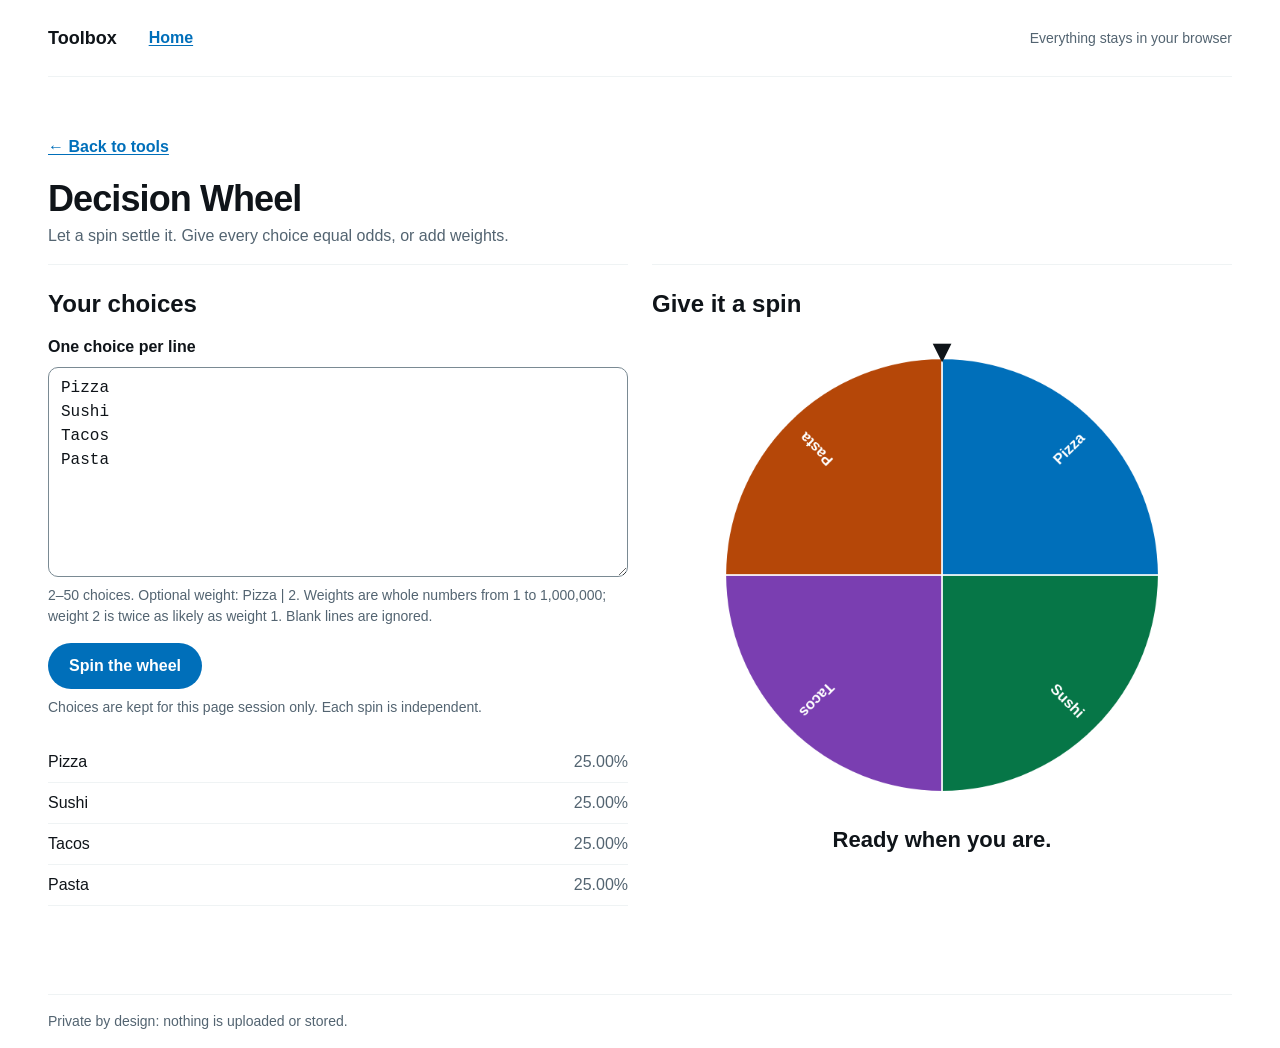
==== tools/decision-wheel/index.html @ 62d388ec "Add interactive browser tools and enable Cloudflare observability" ====
<!doctype html>
<html lang="en">
  <head>
    <meta charset="utf-8">
    <meta name="viewport" content="width=device-width, initial-scale=1">
    <meta name="theme-color" content="#FFFFFF">
    <title>Decision Wheel — Toolbox</title>
    <link rel="stylesheet" href="../../assets/css/tokens.css">
    <link rel="stylesheet" href="../../assets/css/base.css">
    <link rel="stylesheet" href="../../assets/css/components.css">
    <script type="module" src="../../assets/js/decision-wheel.js"></script>
  </head>
  <body>
    <header class="site-header">
      <a class="site-name" href="../../">Toolbox</a>
      <nav class="site-nav" aria-label="Main navigation"><a class="home-link" href="../../">Home</a></nav>
      <p class="header-note">Everything stays in your browser</p>
    </header>
    <main class="page-content tool-page">
      <div class="tool-toolbar"><div class="tool-heading">
        <a class="back-link" href="../../">← Back to tools</a>
        <h1>Decision Wheel</h1><p>Let a spin settle it. Give every choice equal odds, or add weights.</p>
      </div></div>
      <noscript><p class="tool-warning">Turn on JavaScript to use this tool.</p></noscript>
      <div class="tool-error" id="tool-error" role="alert" hidden></div>
      <div class="report-grid">
        <section class="tool-section" aria-labelledby="choices-heading">
          <div class="section-heading"><h2 id="choices-heading">Your choices</h2></div>
          <div class="field-control">
            <label for="choices">One choice per line</label>
            <textarea id="choices" rows="8" maxlength="6000" aria-describedby="choices-hint" spellcheck="false">Pizza
Sushi
Tacos
Pasta</textarea>
            <span class="field-hint" id="choices-hint">2–50 choices. Optional weight: Pizza | 2. Weights are whole numbers from 1 to 1,000,000; weight 2 is twice as likely as weight 1. Blank lines are ignored.</span>
          </div>
          <div class="download-actions"><button class="pill-link pill-link--primary" id="spin-button" type="button">Spin the wheel</button></div>
          <p class="field-hint">Choices are kept for this page session only. Each spin is independent.</p>
          <ul class="choice-odds" id="choice-odds" aria-label="Choices and probabilities"></ul>
        </section>
        <section class="tool-section" aria-labelledby="wheel-heading">
          <div class="section-heading"><h2 id="wheel-heading">Give it a spin</h2></div>
          <div class="wheel-frame">
            <span class="wheel-pointer" aria-hidden="true">▼</span>
            <canvas id="wheel" width="600" height="600" role="img" aria-label="Weighted decision wheel. Choices and odds are listed alongside it."></canvas>
          </div>
          <p class="wheel-result" id="wheel-result" role="status" aria-live="polite">Ready when you are.</p>
        </section>
      </div>
    </main>
    <footer class="site-footer"><p>Private by design: nothing is uploaded or stored.</p></footer>
  </body>
</html>
---- assets/css/tokens.css ----
:root {
  color-scheme: light;

  --canvas: #FFFFFF;
  --surface: #F7F9F9;
  --text: #0F1419;
  --text-secondary: #536471;
  --divider: #EFF3F4;
  --border: #7A8A93;
  --accent: #1D9BF0;
  --accent-contrast: #006FBA;
  --success: #067647;
  --danger: #B42318;
  --warning: #B54708;
}
---- assets/css/base.css ----
*,
*::before,
*::after {
  box-sizing: border-box;
}

:root {
  --space-1: 0.25rem;
  --space-2: 0.5rem;
  --space-3: 0.75rem;
  --space-4: 1rem;
  --space-6: 1.5rem;
  --space-8: 2rem;
}

html {
  background: var(--canvas);
  color: var(--text);
  font-family: -apple-system, BlinkMacSystemFont, "Segoe UI", sans-serif;
  font-size: 16px;
  line-height: 1.5;
  text-size-adjust: 100%;
  -webkit-text-size-adjust: 100%;
}

body {
  display: flex;
  flex-direction: column;
  min-width: 0;
  min-height: 100vh;
  margin: 0;
}

a {
  color: var(--accent-contrast);
  text-underline-offset: 0.15em;
}

a:hover {
  text-decoration-thickness: 2px;
}

a:focus-visible,
button:focus-visible,
input:focus-visible,
select:focus-visible,
textarea:focus-visible {
  outline: 3px solid var(--accent-contrast);
  outline-offset: 3px;
}

.site-header,
.page-content,
.site-footer {
  width: min(100% - 2rem, 74rem);
  margin-inline: auto;
}

.site-header {
  padding-block: var(--space-4);
  border-bottom: 1px solid var(--divider);
}

.site-name {
  display: inline-flex;
  min-height: 44px;
  align-items: center;
  color: var(--text);
  font-size: 1.125rem;
  font-weight: 700;
  text-decoration: none;
}

.page-content {
  flex: 1;
  padding-block: clamp(2rem, 6vw, 4rem);
}

h1,
h2,
p {
  margin-block: 0 var(--space-4);
}

h1 {
  font-size: 2rem;
  line-height: 1.2;
}

h2 {
  font-size: 1.25rem;
  line-height: 1.3;
}

.site-footer {
  padding-block: var(--space-4);
  border-top: 1px solid var(--divider);
  color: var(--text-secondary);
  font-size: 0.875rem;
}

.site-footer p {
  margin: 0;
}

@media (prefers-reduced-motion: reduce) {
  *,
  *::before,
  *::after {
    scroll-behavior: auto !important;
    animation-duration: 0.01ms !important;
    animation-iteration-count: 1 !important;
    transition-duration: 0.01ms !important;
  }
}
---- assets/css/components.css ----
.site-header {
  display: flex;
  flex-wrap: wrap;
  align-items: center;
  gap: var(--space-2) var(--space-6);
}

.site-nav {
  display: flex;
  align-items: center;
}

.home-link {
  display: inline-flex;
  min-height: 44px;
  align-items: center;
  padding-inline: var(--space-2);
  font-weight: 600;
}

.home-link[aria-current="page"] {
  text-decoration-thickness: 2px;
  text-underline-offset: 0.3em;
}

.header-note {
  margin: 0 0 0 auto;
  color: var(--text-secondary);
  font-size: 0.875rem;
}

.hero {
  max-width: 54rem;
  padding-block: clamp(0.5rem, 2vw, 1.5rem) clamp(2rem, 5vw, 3rem);
}

.eyebrow {
  margin-bottom: var(--space-2);
  color: var(--text-secondary);
  font-size: 0.875rem;
  font-weight: 600;
  letter-spacing: 0.025em;
}

.hero h1 {
  max-width: 16ch;
  margin-bottom: var(--space-3);
  font-size: clamp(2.125rem, 5vw, 3.5rem);
  letter-spacing: -0.035em;
  line-height: 1.08;
  overflow-wrap: anywhere;
}

.hero-purpose {
  max-width: 42rem;
  margin-bottom: var(--space-6);
  color: var(--text-secondary);
  font-size: clamp(1.0625rem, 2vw, 1.25rem);
}

.pill-link {
  display: inline-flex;
  min-height: 44px;
  max-width: 100%;
  align-items: center;
  justify-content: center;
  padding: 0.625rem 1.25rem;
  border: 1px solid transparent;
  border-radius: 999px;
  font-weight: 700;
  line-height: 1.25;
  overflow-wrap: anywhere;
  text-align: center;
  text-decoration: none;
  transition: background-color 150ms ease, color 150ms ease;
}

.pill-link--primary {
  background: var(--accent-contrast);
  color: #FFFFFF;
}

.pill-link--primary:hover {
  background: #005A99;
  color: #FFFFFF;
  text-decoration: none;
}

.pill-link--secondary {
  border-color: var(--accent-contrast);
  border-width: 2px;
  background: var(--canvas);
  color: var(--accent-contrast);
}

.pill-link--secondary:hover {
  background: var(--surface);
  text-decoration: none;
}

.registry-section {
  border-top: 1px solid var(--divider);
  padding-top: var(--space-6);
}

.section-heading {
  display: flex;
  flex-wrap: wrap;
  align-items: baseline;
  justify-content: space-between;
  gap: var(--space-2) var(--space-4);
  margin-bottom: var(--space-4);
}

.section-heading h2 {
  margin: 0;
  font-size: 1.5rem;
  line-height: 1.25;
}

.section-heading p {
  margin: 0;
  color: var(--text-secondary);
  font-size: 0.9375rem;
}

.tool-grid {
  display: grid;
  grid-template-columns: minmax(0, 1fr);
  gap: var(--space-4);
  margin: 0;
  padding: 0;
  list-style: none;
}

.tool-grid > li {
  min-width: 0;
}

.tool-card {
  display: flex;
  min-width: 0;
  min-height: 100%;
  flex-direction: column;
  align-items: flex-start;
  padding: clamp(1rem, 2.5vw, 1.5rem);
  border: 1px solid var(--divider);
  border-radius: 0.75rem;
  background: var(--surface);
}

.tool-card h3 {
  margin: 0 0 var(--space-2);
  font-size: 1.25rem;
  line-height: 1.3;
  overflow-wrap: anywhere;
}

.tool-card p {
  margin: 0 0 var(--space-4);
  color: var(--text-secondary);
  overflow-wrap: anywhere;
}

.tool-card .pill-link {
  margin-top: auto;
}

.tool-card--placeholder {
  border-style: dashed;
  color: var(--text-secondary);
}

.tool-card--placeholder h3 {
  color: var(--text-secondary);
}

.tool-card--placeholder p {
  margin-bottom: 0;
}

.script-note {
  margin-top: var(--space-4);
  color: var(--text-secondary);
}

.stub-state {
  max-width: 48rem;
  padding-block: var(--space-4);
  border-top: 1px solid var(--divider);
}

.stub-state h2 {
  margin: 0 0 var(--space-2);
}

.stub-state p {
  margin: 0;
  color: var(--text-secondary);
}

/* Tool pages */
.tool-page [hidden] {
  display: none !important;
}

.tool-page {
  width: min(100% - 2rem, 74rem);
  padding-block: clamp(1.5rem, 4vw, 3rem);
}

.tool-toolbar {
  display: flex;
  flex-wrap: wrap;
  align-items: flex-end;
  justify-content: space-between;
  gap: var(--space-4);
  margin-bottom: var(--space-4);
}

.tool-heading {
  min-width: 0;
}

.tool-heading h1 {
  margin: 0 0 var(--space-1);
  font-size: clamp(1.75rem, 4vw, 2.25rem);
  letter-spacing: -0.025em;
  overflow-wrap: anywhere;
}

.tool-heading p {
  margin: 0;
  color: var(--text-secondary);
}

.back-link {
  display: inline-flex;
  min-height: 44px;
  align-items: center;
  margin-bottom: var(--space-2);
  font-weight: 600;
}

.stitch-button,
.download-actions .pill-link {
  min-height: 44px;
  border: 1px solid transparent;
  cursor: pointer;
  font: inherit;
  font-weight: 700;
}

.run-action {
  display: grid;
  justify-items: end;
  gap: var(--space-1);
}

.run-explanation {
  max-width: 34ch;
  margin: 0;
  color: var(--text-secondary);
  font-size: 0.8125rem;
  text-align: right;
  overflow-wrap: anywhere;
}

.run-explanation--error {
  color: #912018;
}

.stitch-button:disabled,
.download-actions .pill-link:disabled,
.remove-file:disabled {
  cursor: not-allowed;
  opacity: 0.55;
}

.tool-status,
.tool-error,
.tool-warning {
  margin-block: var(--space-3);
  padding: 0.75rem 1rem;
  border-radius: 0.625rem;
  overflow-wrap: anywhere;
  white-space: pre-line;
}

.tool-status:empty {
  display: none;
}

.tool-status:not(:empty) {
  border: 1px solid var(--border);
  background: var(--surface);
}

.tool-status[data-state="loading"] {
  border-color: var(--accent-contrast);
  background: #EAF5FC;
  color: #004E83;
}

.tool-status[data-state="success"] {
  border-color: var(--success);
  background: #ECFDF3;
  color: #05603A;
}

.tool-status[data-state="warning"] {
  border-color: var(--warning);
  background: #FFFAEB;
  color: #7A2E0E;
}

.tool-status[data-state="error"] {
  border-color: var(--danger);
  background: #FEF3F2;
  color: #912018;
}

.tool-error {
  border: 1px solid #D92D20;
  background: #FEF3F2;
  color: #912018;
}

.tool-warning,
.report-warning {
  border: 1px solid #F2CC8F;
  background: #FFFAEB;
  color: #7A2E0E;
}

.tool-section {
  min-width: 0;
  padding-block: var(--space-6);
  border-top: 1px solid var(--divider);
}

.tool-section .section-heading {
  align-items: baseline;
  margin-bottom: var(--space-4);
}

.tool-section .section-heading h2 {
  margin: 0;
}

.tool-section .section-heading p {
  color: var(--text-secondary);
}

.dropzone {
  position: relative;
  display: flex;
  min-height: 9rem;
  flex-direction: column;
  align-items: center;
  justify-content: center;
  gap: var(--space-2);
  padding: var(--space-6);
  border: 2px dashed var(--border);
  border-radius: 0.75rem;
  background: var(--surface);
  cursor: pointer;
  text-align: center;
}

.dropzone:focus-within,
.dropzone--active {
  border-color: var(--accent-contrast);
  outline: 3px solid var(--accent-contrast);
  outline-offset: 3px;
}

.dropzone-title {
  font-size: 1.125rem;
  font-weight: 700;
}

.dropzone-detail {
  max-width: 58ch;
  color: var(--text-secondary);
  overflow-wrap: anywhere;
}

.visually-hidden {
  position: absolute;
  width: 1px;
  height: 1px;
  padding: 0;
  margin: -1px;
  overflow: hidden;
  clip: rect(0, 0, 0, 0);
  white-space: nowrap;
  border: 0;
}

.field-hint,
.exif-note {
  display: block;
  margin: var(--space-2) 0 0;
  color: var(--text-secondary);
  font-size: 0.875rem;
  overflow-wrap: anywhere;
}

.file-list-heading {
  display: flex;
  flex-wrap: wrap;
  align-items: baseline;
  justify-content: space-between;
  gap: var(--space-2) var(--space-4);
  margin-top: var(--space-6);
}

.file-list-heading h3,
.file-list-heading p {
  margin: 0;
}

.file-list-heading h3,
.report-grid h3 {
  font-size: 1rem;
}

.file-list-heading p {
  color: var(--text-secondary);
  font-size: 0.875rem;
}

.file-list {
  margin: 0;
  padding: 0;
  border-top: 1px solid var(--divider);
  list-style: none;
}

.file-row {
  display: flex;
  min-width: 0;
  align-items: center;
  justify-content: space-between;
  gap: var(--space-3);
  padding-block: var(--space-3);
  border-bottom: 1px solid var(--divider);
}

.file-row-info {
  display: grid;
  min-width: 0;
  gap: var(--space-1);
}

.file-name,
.file-details {
  overflow-wrap: anywhere;
  word-break: break-word;
}

.file-details {
  color: var(--text-secondary);
  font-size: 0.875rem;
}

.file-row--error .file-details {
  color: #912018;
}

.remove-file {
  flex: 0 0 auto;
  min-width: 5rem;
  min-height: 44px;
  padding: 0.5rem 0.75rem;
  border: 1px solid var(--border);
  border-radius: 999px;
  background: var(--canvas);
  color: var(--text);
  cursor: pointer;
  font: inherit;
  font-size: 0.875rem;
  font-weight: 600;
}

.remove-file:hover:not(:disabled) {
  background: var(--surface);
}

.file-list-empty {
  padding-block: var(--space-4);
  color: var(--text-secondary);
}

.options-grid {
  display: grid;
  min-width: 0;
  grid-template-columns: minmax(0, 1fr);
  gap: var(--space-4);
}

.axis-control {
  min-width: 0;
  margin: 0;
  padding: 0;
  border: 0;
}

.axis-control legend,
.field-control > label {
  margin-bottom: var(--space-2);
  font-weight: 700;
}

.segmented-control {
  display: flex;
  flex-wrap: wrap;
  gap: var(--space-2);
}

.segmented-control label {
  display: inline-flex;
  min-height: 44px;
  align-items: center;
  gap: var(--space-2);
  padding: 0.5rem 0.875rem;
  border: 1px solid var(--border);
  border-radius: 999px;
  cursor: pointer;
  font-weight: 600;
}

.segmented-control label:has(input:checked) {
  border-color: var(--accent-contrast);
  background: #EAF5FC;
  color: #004E83;
}

.segmented-control input,
.checkbox-control input {
  width: 1rem;
  height: 1rem;
  margin: 0;
  accent-color: var(--accent-contrast);
}

.field-control {
  display: flex;
  min-width: 0;
  flex-direction: column;
  align-items: flex-start;
}

.field-control input[type="number"] {
  width: min(100%, 9rem);
  min-height: 44px;
  padding: 0.5rem 0.75rem;
  border: 1px solid var(--border);
  border-radius: 0.625rem;
  background: var(--canvas);
  color: var(--text);
  font: inherit;
}

.field-control input[aria-invalid="true"] {
  border-color: #B42318;
}

.field-error {
  margin-top: var(--space-1);
  color: #912018;
  font-size: 0.875rem;
}

.checkbox-controls {
  display: grid;
  gap: var(--space-1);
  align-content: start;
}

.checkbox-control {
  display: flex;
  min-height: 44px;
  align-items: center;
  gap: var(--space-2);
  cursor: pointer;
}

.exif-note {
  margin: 0 0 var(--space-6);
}

.report-grid {
  display: grid;
  min-width: 0;
  grid-template-columns: minmax(0, 1fr);
  gap: var(--space-6);
}

.report-grid > * {
  min-width: 0;
}

.ordered-files,
.seam-costs {
  padding-left: 1.5rem;
  overflow-wrap: anywhere;
}

.ordered-files li,
.seam-costs li {
  padding-block: var(--space-1);
}

.cost-summary {
  display: grid;
  grid-template-columns: minmax(10rem, auto) minmax(0, 1fr);
  gap: var(--space-2) var(--space-4);
  margin-block: var(--space-4);
  overflow-wrap: anywhere;
}

.cost-summary dt {
  color: var(--text-secondary);
}

.cost-summary dd {
  margin: 0;
  font-variant-numeric: tabular-nums;
  font-weight: 600;
  overflow-wrap: anywhere;
}

.report-notes p {
  margin-block: 0 var(--space-2);
  padding: 0.625rem 0.75rem;
  border-radius: 0.5rem;
  overflow-wrap: anywhere;
}

.matrix-scroll {
  max-width: 100%;
  max-height: 26rem;
  overflow: auto;
  border: 1px solid var(--border);
  border-radius: 0.625rem;
  background: var(--canvas);
}

.matrix-scroll:focus-visible {
  outline: 3px solid var(--accent-contrast);
  outline-offset: 3px;
}

.cost-matrix {
  width: max-content;
  min-width: 100%;
  border-collapse: separate;
  border-spacing: 0;
  font-size: 0.8125rem;
  font-variant-numeric: tabular-nums;
}

.cost-matrix caption {
  padding: var(--space-3);
  color: var(--text-secondary);
  text-align: left;
}

.cost-matrix th,
.cost-matrix td {
  min-width: 5rem;
  padding: 0.625rem;
  border-top: 1px solid var(--divider);
  border-right: 1px solid var(--divider);
  text-align: right;
  white-space: nowrap;
}

.cost-matrix th {
  max-width: 12rem;
  background: var(--surface);
  font-weight: 700;
  overflow: hidden;
  text-overflow: ellipsis;
}

.cost-matrix th:first-child {
  position: sticky;
  left: 0;
  z-index: 1;
  text-align: left;
}

.cost-matrix thead th {
  position: sticky;
  top: 0;
  z-index: 2;
}

.cost-matrix thead th:first-child {
  z-index: 3;
}

.preview-frame {
  display: flex;
  min-height: 5rem;
  align-items: center;
  justify-content: center;
  padding: var(--space-3);
  border: 1px solid var(--divider);
  background: var(--surface);
  overflow: hidden;
}

.preview-frame canvas {
  display: block;
  max-width: 100%;
  max-height: min(70vh, 35rem);
  width: auto;
  height: auto;
  object-fit: contain;
}

.preview-frame img {
  display: block;
  max-width: 100%;
  max-height: min(70vh, 35rem);
  object-fit: contain;
}

.compact-grid {
  display: grid;
  grid-template-columns: repeat(auto-fit, minmax(min(100%, 12rem), 1fr));
  gap: var(--space-4);
}

.tool-page button.pill-link {
  cursor: pointer;
  font: inherit;
  font-weight: 700;
}

.tool-page button:disabled {
  cursor: not-allowed;
  opacity: 0.55;
}

.field-control input[type="text"],
.field-control input[type="date"],
.field-control input[type="time"] {
  width: 100%;
  min-width: 0;
  min-height: 44px;
  padding: 0.5rem 0.75rem;
  border: 1px solid var(--border);
  border-radius: 0.625rem;
  background: var(--canvas);
  color: var(--text);
  font: inherit;
}

.choice-odds {
  margin-top: var(--space-6);
  padding: 0;
  list-style: none;
}

.choice-odds li {
  display: flex;
  justify-content: space-between;
  gap: var(--space-4);
  padding-block: var(--space-2);
  border-bottom: 1px solid var(--divider);
}

.choice-odds li span:first-child {
  min-width: 0;
  overflow-wrap: anywhere;
}

.choice-odds li span:last-child {
  flex-shrink: 0;
  color: var(--text-secondary);
  font-variant-numeric: tabular-nums;
}

.wheel-frame {
  position: relative;
  width: min(100%, 28rem);
  margin-inline: auto;
  padding-top: 1rem;
  overflow: hidden;
}

.wheel-pointer {
  position: absolute;
  top: 0;
  left: 50%;
  z-index: 1;
  transform: translateX(-50%);
  font-size: 2rem;
  line-height: 1;
}

.wheel-frame canvas {
  display: block;
  width: 100%;
  height: auto;
}

.wheel-result {
  margin-top: var(--space-6);
  font-size: 1.375rem;
  font-weight: 700;
  text-align: center;
  overflow-wrap: anywhere;
}

.table-scroll {
  max-width: 100%;
  overflow: auto;
  border: 1px solid var(--divider);
  border-radius: 0.625rem;
}

.table-scroll:focus-visible {
  outline: 3px solid var(--accent-contrast);
  outline-offset: 3px;
}

.data-table {
  width: 100%;
  border-collapse: collapse;
  font-variant-numeric: tabular-nums;
  text-align: left;
}

.data-table caption {
  padding: var(--space-3);
  color: var(--text-secondary);
  text-align: left;
}

.data-table th,
.data-table td {
  padding: 0.75rem 1rem;
  border-bottom: 1px solid var(--divider);
}

.data-table thead {
  background: var(--surface);
}

.outcome-chart {
  display: grid;
  gap: var(--space-3);
  margin-bottom: var(--space-6);
}

.outcome-row {
  display: grid;
  grid-template-columns: minmax(5.5rem, 7rem) minmax(0, 1fr) 4.5rem;
  align-items: center;
  gap: var(--space-2);
  font-size: 0.875rem;
  font-variant-numeric: tabular-nums;
}

.outcome-track {
  height: 1rem;
  border-radius: 999px;
  background: var(--surface);
  overflow: hidden;
}

.outcome-fill {
  height: 100%;
  background: var(--accent-contrast);
}

#simulation-progress {
  width: 100%;
  accent-color: var(--accent-contrast);
}

.inline-form {
  display: flex;
  flex-wrap: wrap;
  align-items: flex-start;
  gap: var(--space-4);
}

.inline-form .field-control {
  flex: 1 1 20rem;
}

.inline-form button {
  margin-top: 2rem;
}

.participant-list {
  display: grid;
  grid-template-columns: repeat(auto-fit, minmax(min(100%, 28rem), 1fr));
  gap: var(--space-4);
  margin-top: var(--space-6);
}

.participant-card {
  min-width: 0;
  margin: 0;
  padding: var(--space-4);
  border: 1px solid var(--divider);
  border-radius: 0.75rem;
}

.participant-card legend {
  padding-inline: var(--space-2);
  font-weight: 700;
  overflow-wrap: anywhere;
}

.participant-card .remove-file {
  margin-top: var(--space-3);
}

.planner-scroll {
  max-height: 38rem;
}

.planner-table {
  min-width: 36rem;
}

.planner-table thead th {
  position: sticky;
  top: 0;
  z-index: 1;
  background: var(--surface);
}

.planner-table td {
  min-width: 14rem;
}

.planner-table td:last-child {
  min-width: 7rem;
}

.slot-button {
  min-height: 44px;
  padding: 0.5rem;
  border: 1px solid var(--border);
  border-radius: 0.5rem;
  background: var(--canvas);
  color: var(--accent-contrast);
  cursor: pointer;
  font: inherit;
  font-weight: 700;
}

.slot-availability {
  display: block;
  margin-top: var(--space-1);
  color: var(--text-secondary);
  font-size: 0.8125rem;
}

.slot-availability--working {
  color: var(--success);
}

.slot-overlap {
  background: #ECFDF3;
}

.slot-selected {
  background: #EAF5FC;
}

.field-control select,
.field-control textarea {
  width: 100%;
  min-height: 44px;
  padding: 0.5rem 0.75rem;
  border: 1px solid var(--border);
  border-radius: 0.625rem;
  background: var(--canvas);
  color: var(--text);
  font: inherit;
}

.field-control textarea {
  resize: vertical;
  overflow-wrap: anywhere;
  font-family: monospace;
}

.download-actions {
  display: flex;
  flex-wrap: wrap;
  gap: var(--space-3);
  margin-top: var(--space-4);
}

.download-actions .pill-link {
  justify-content: center;
  padding: 0.625rem 1.25rem;
  border-radius: 999px;
  font-size: 1rem;
  line-height: 1.25;
}

.download-actions .pill-link--secondary {
  border-color: var(--accent-contrast);
  border-width: 2px;
  background: var(--canvas);
  color: var(--accent-contrast);
}

.download-actions .pill-link--secondary:hover:not(:disabled) {
  background: var(--surface);
}

.pill-link--primary:active:not(:disabled),
.stitch-button:active:not(:disabled) {
  background: #005A99;
}

.pill-link--secondary:active:not(:disabled),
.download-actions .pill-link--secondary:active:not(:disabled),
.remove-file:active:not(:disabled) {
  background: var(--surface);
}

@media (min-width: 43.75rem) {
  .tool-grid {
    grid-template-columns: repeat(2, minmax(0, 1fr));
    gap: var(--space-6);
  }

  .options-grid {
    grid-template-columns: minmax(0, 1.2fr) minmax(8rem, 0.6fr) minmax(15rem, 1fr);
    align-items: start;
  }

  .report-grid {
    grid-template-columns: minmax(0, 1fr) minmax(0, 1fr);
  }
}

@media (min-width: 68.75rem) {
  .site-header,
  .page-content,
  .site-footer {
    width: min(100% - 3rem, 74rem);
  }

  .tool-grid {
    gap: var(--space-8);
  }
}

@media (prefers-reduced-motion: reduce) {
  .pill-link {
    transition: none;
  }
}
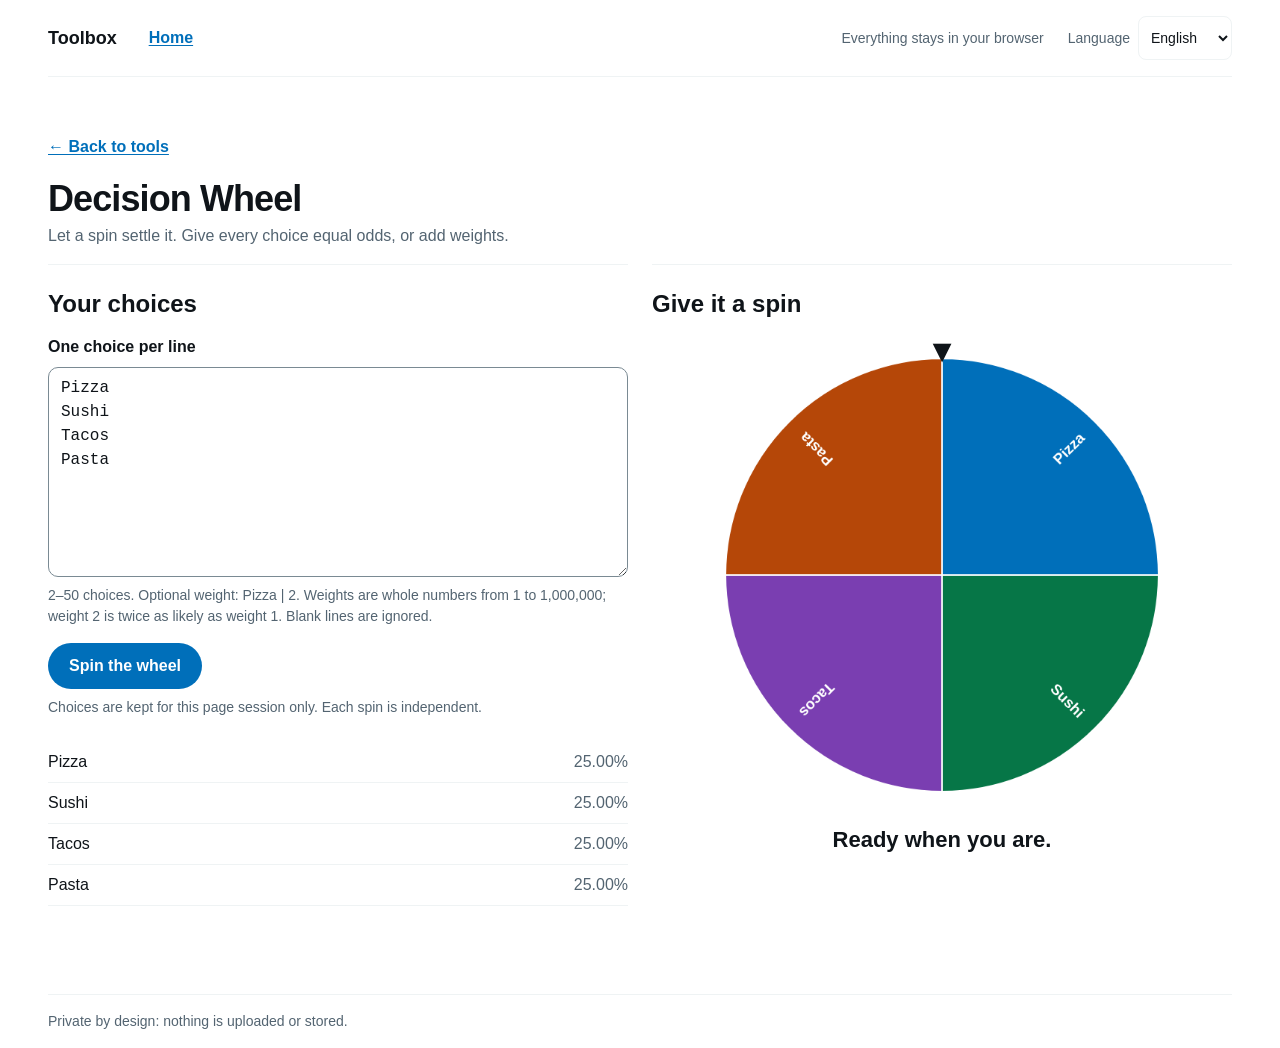
==== commit f4f5dfb0: "Add internationalization for six languages" ====
--- a/tools/decision-wheel/index.html
+++ b/tools/decision-wheel/index.html
@@ -4,50 +4,51 @@
     <meta charset="utf-8">
     <meta name="viewport" content="width=device-width, initial-scale=1">
     <meta name="theme-color" content="#FFFFFF">
-    <title>Decision Wheel — Toolbox</title>
+    <title data-i18n="Decision Wheel — Toolbox">Decision Wheel — Toolbox</title>
     <link rel="stylesheet" href="../../assets/css/tokens.css">
     <link rel="stylesheet" href="../../assets/css/base.css">
     <link rel="stylesheet" href="../../assets/css/components.css">
     <script type="module" src="../../assets/js/decision-wheel.js"></script>
+    <script type="module" src="../../assets/js/i18n.js"></script>
   </head>
   <body>
     <header class="site-header">
       <a class="site-name" href="../../">Toolbox</a>
-      <nav class="site-nav" aria-label="Main navigation"><a class="home-link" href="../../">Home</a></nav>
-      <p class="header-note">Everything stays in your browser</p>
+      <nav class="site-nav" aria-label="Main navigation" data-i18n-aria-label="Main navigation"><a class="home-link" href="../../" data-i18n="Home">Home</a></nav>
+      <p class="header-note" data-i18n="Everything stays in your browser">Everything stays in your browser</p>
     </header>
     <main class="page-content tool-page">
       <div class="tool-toolbar"><div class="tool-heading">
-        <a class="back-link" href="../../">← Back to tools</a>
-        <h1>Decision Wheel</h1><p>Let a spin settle it. Give every choice equal odds, or add weights.</p>
+        <a class="back-link" href="../../" data-i18n="← Back to tools">← Back to tools</a>
+        <h1 data-i18n="Decision Wheel">Decision Wheel</h1><p data-i18n="Let a spin settle it. Give every choice equal odds, or add weights.">Let a spin settle it. Give every choice equal odds, or add weights.</p>
       </div></div>
-      <noscript><p class="tool-warning">Turn on JavaScript to use this tool.</p></noscript>
+      <noscript><p class="tool-warning" data-i18n="Turn on JavaScript to use this tool.">Turn on JavaScript to use this tool.</p></noscript>
       <div class="tool-error" id="tool-error" role="alert" hidden></div>
       <div class="report-grid">
         <section class="tool-section" aria-labelledby="choices-heading">
-          <div class="section-heading"><h2 id="choices-heading">Your choices</h2></div>
+          <div class="section-heading"><h2 id="choices-heading" data-i18n="Your choices">Your choices</h2></div>
           <div class="field-control">
-            <label for="choices">One choice per line</label>
+            <label for="choices" data-i18n="One choice per line">One choice per line</label>
             <textarea id="choices" rows="8" maxlength="6000" aria-describedby="choices-hint" spellcheck="false">Pizza
 Sushi
 Tacos
 Pasta</textarea>
-            <span class="field-hint" id="choices-hint">2–50 choices. Optional weight: Pizza | 2. Weights are whole numbers from 1 to 1,000,000; weight 2 is twice as likely as weight 1. Blank lines are ignored.</span>
+            <span class="field-hint" id="choices-hint" data-i18n="2–50 choices. Optional weight: Pizza | 2. Weights are whole numbers from 1 to 1,000,000; weight 2 is twice as likely as weight 1. Blank lines are ignored.">2–50 choices. Optional weight: Pizza | 2. Weights are whole numbers from 1 to 1,000,000; weight 2 is twice as likely as weight 1. Blank lines are ignored.</span>
           </div>
-          <div class="download-actions"><button class="pill-link pill-link--primary" id="spin-button" type="button">Spin the wheel</button></div>
-          <p class="field-hint">Choices are kept for this page session only. Each spin is independent.</p>
-          <ul class="choice-odds" id="choice-odds" aria-label="Choices and probabilities"></ul>
+          <div class="download-actions"><button class="pill-link pill-link--primary" id="spin-button" type="button" data-i18n="Spin the wheel">Spin the wheel</button></div>
+          <p class="field-hint" data-i18n="Choices are kept for this page session only. Each spin is independent.">Choices are kept for this page session only. Each spin is independent.</p>
+          <ul class="choice-odds" id="choice-odds" aria-label="Choices and probabilities" data-i18n-aria-label="Choices and probabilities"></ul>
         </section>
         <section class="tool-section" aria-labelledby="wheel-heading">
-          <div class="section-heading"><h2 id="wheel-heading">Give it a spin</h2></div>
+          <div class="section-heading"><h2 id="wheel-heading" data-i18n="Give it a spin">Give it a spin</h2></div>
           <div class="wheel-frame">
             <span class="wheel-pointer" aria-hidden="true">▼</span>
-            <canvas id="wheel" width="600" height="600" role="img" aria-label="Weighted decision wheel. Choices and odds are listed alongside it."></canvas>
+            <canvas id="wheel" width="600" height="600" role="img" aria-label="Weighted decision wheel. Choices and odds are listed alongside it." data-i18n-aria-label="Weighted decision wheel. Choices and odds are listed alongside it."></canvas>
           </div>
-          <p class="wheel-result" id="wheel-result" role="status" aria-live="polite">Ready when you are.</p>
+          <p class="wheel-result" id="wheel-result" role="status" aria-live="polite" data-i18n="Ready when you are.">Ready when you are.</p>
         </section>
       </div>
     </main>
-    <footer class="site-footer"><p>Private by design: nothing is uploaded or stored.</p></footer>
+    <footer class="site-footer"><p data-i18n="Private by design: nothing is uploaded or stored.">Private by design: nothing is uploaded or stored.</p></footer>
   </body>
 </html>
--- a/assets/css/base.css
+++ b/assets/css/base.css
@@ -71,6 +71,26 @@
   text-decoration: none;
 }
 
+.language-control {
+  display: flex;
+  align-items: center;
+  gap: var(--space-2);
+  min-width: 0;
+  color: var(--text-secondary);
+  font-size: 0.875rem;
+}
+
+.language-control select {
+  min-height: 44px;
+  max-width: 100%;
+  padding: 0.5rem;
+  border: 1px solid var(--divider);
+  border-radius: 0.5rem;
+  background: var(--canvas);
+  color: var(--text);
+  font: inherit;
+}
+
 .page-content {
   flex: 1;
   padding-block: clamp(2rem, 6vw, 4rem);
